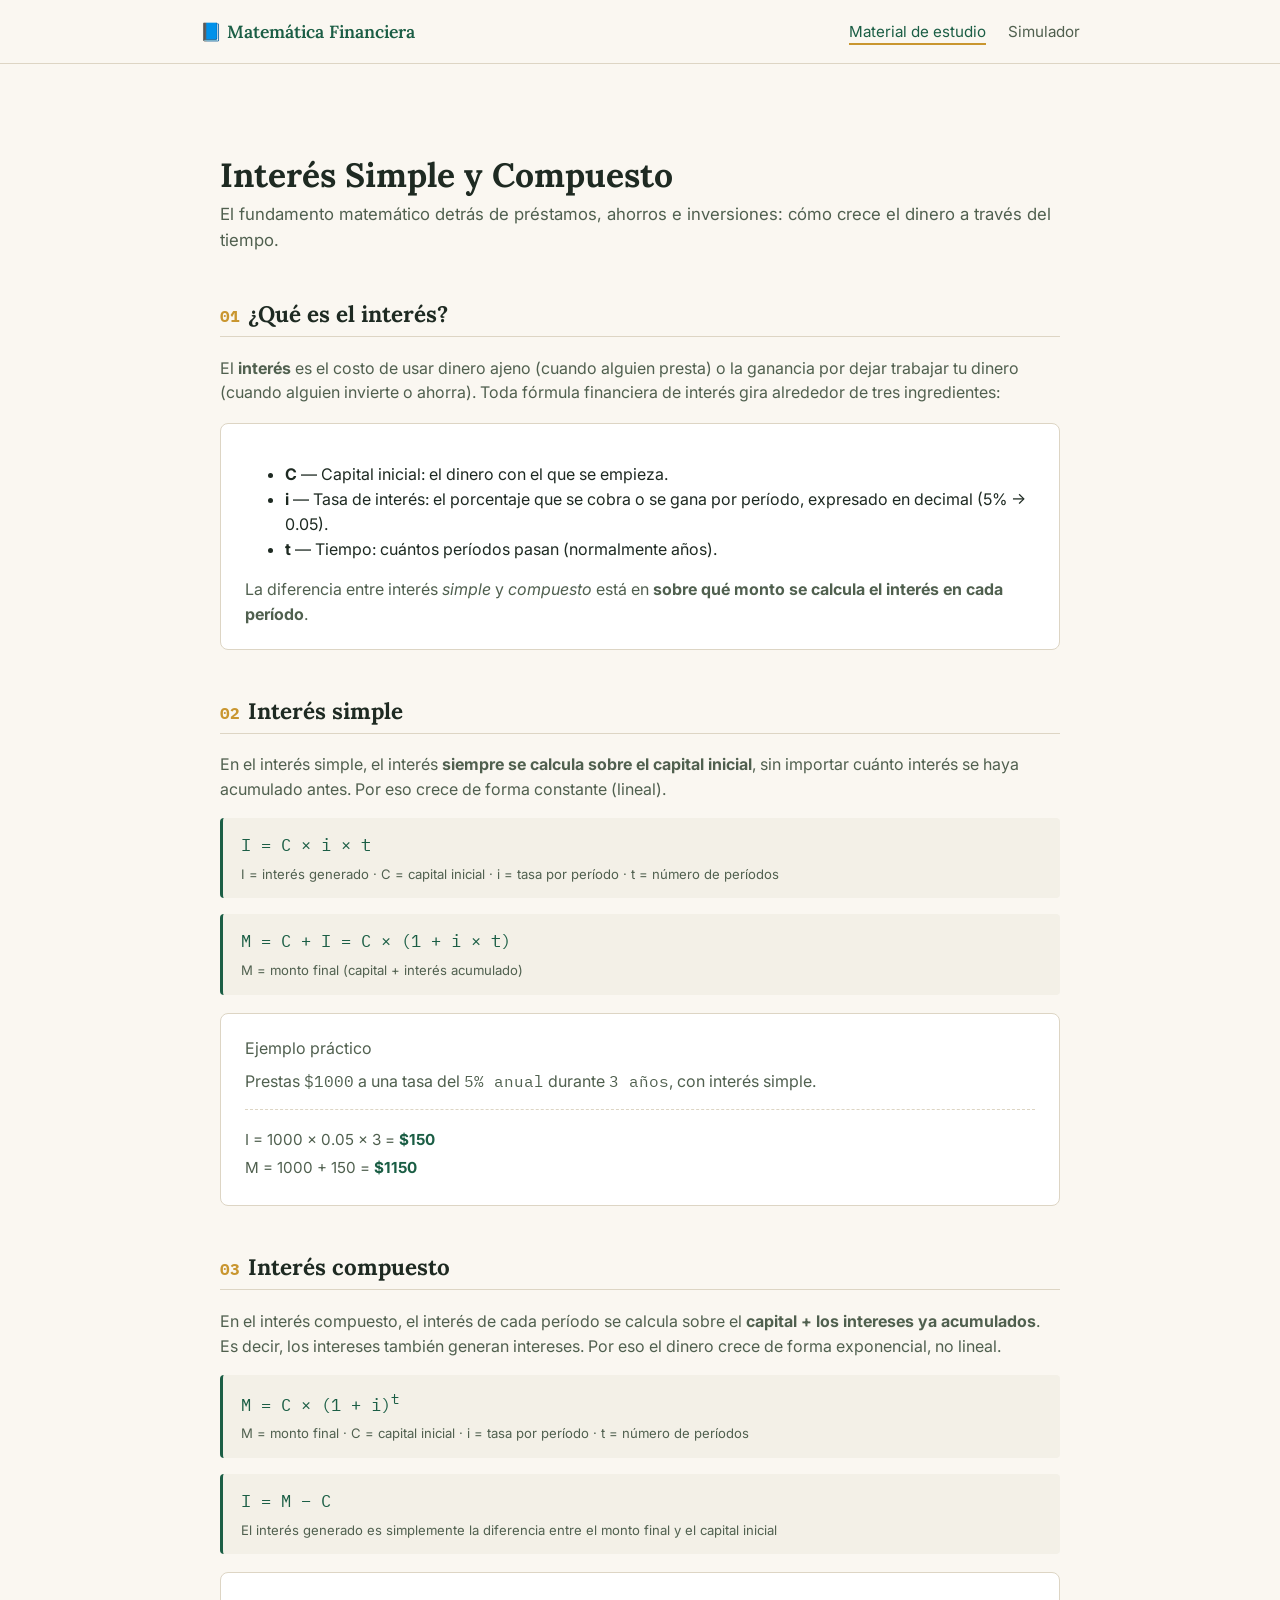
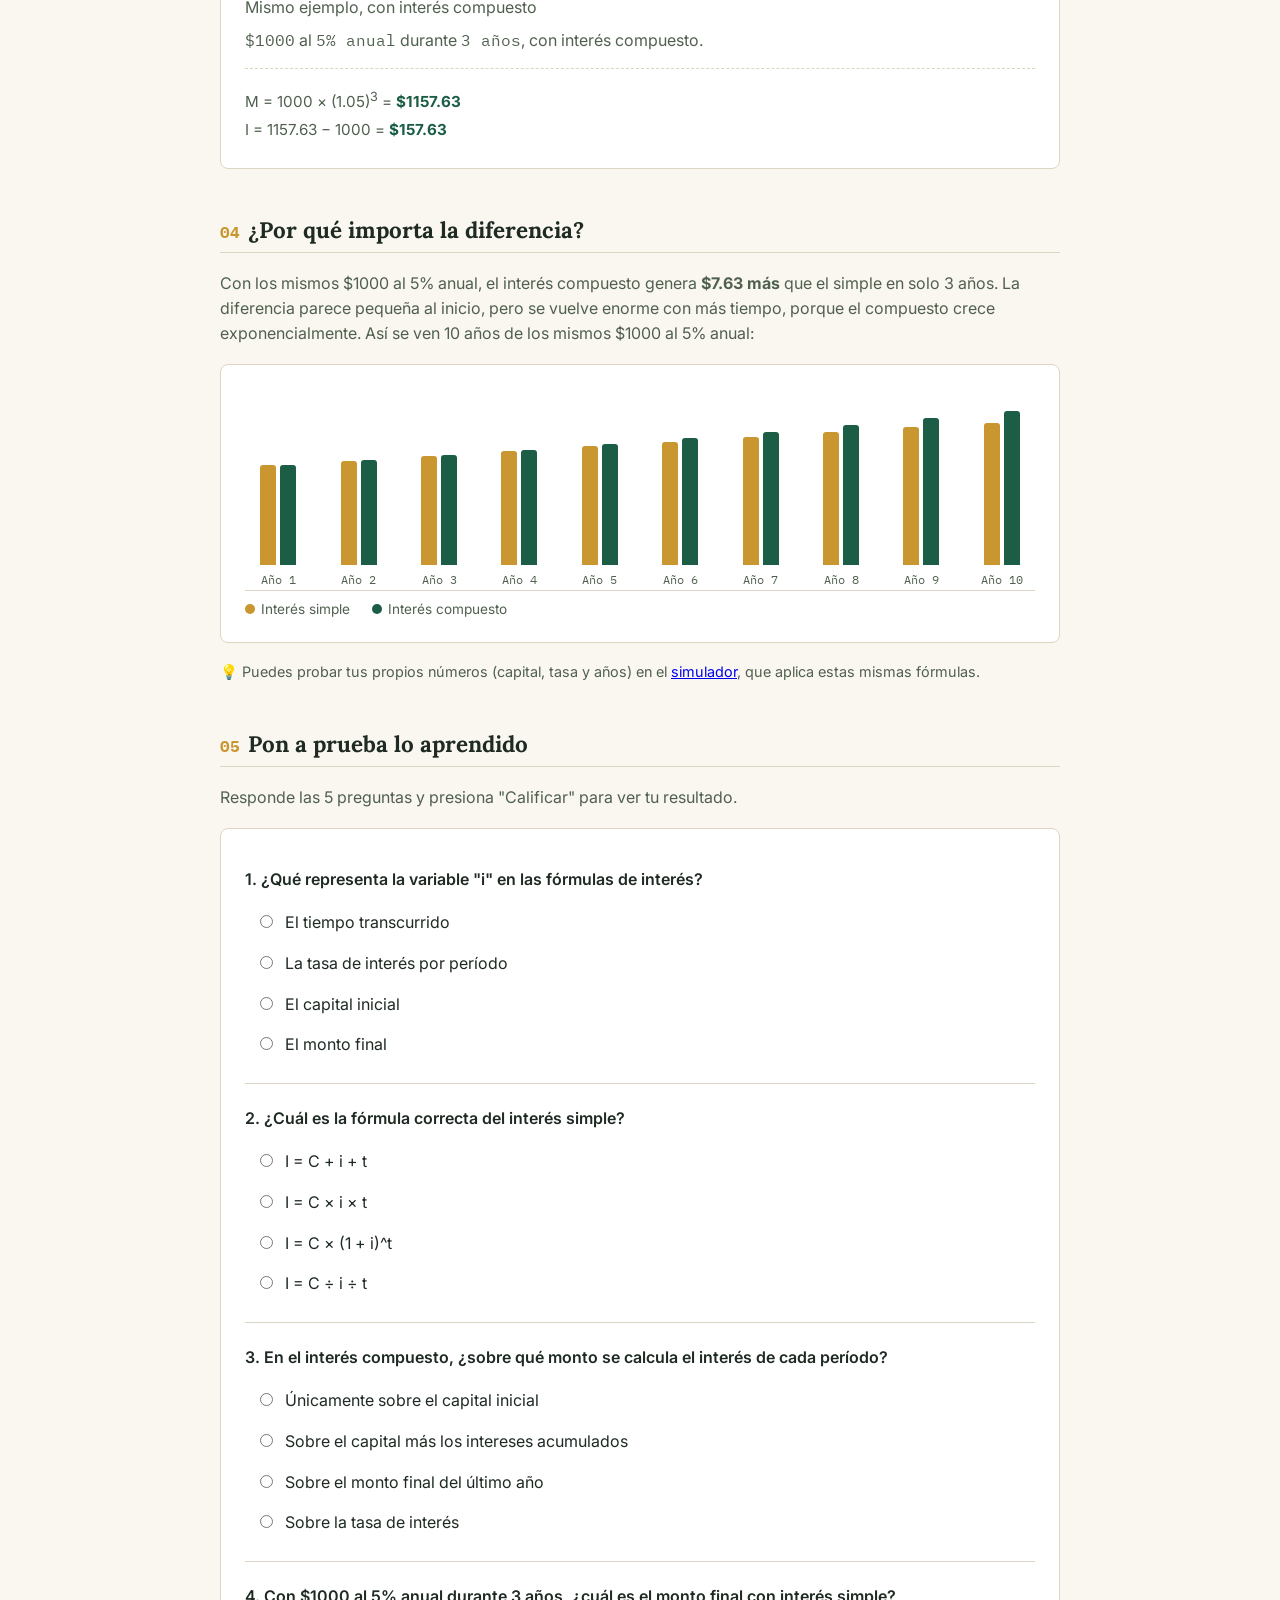
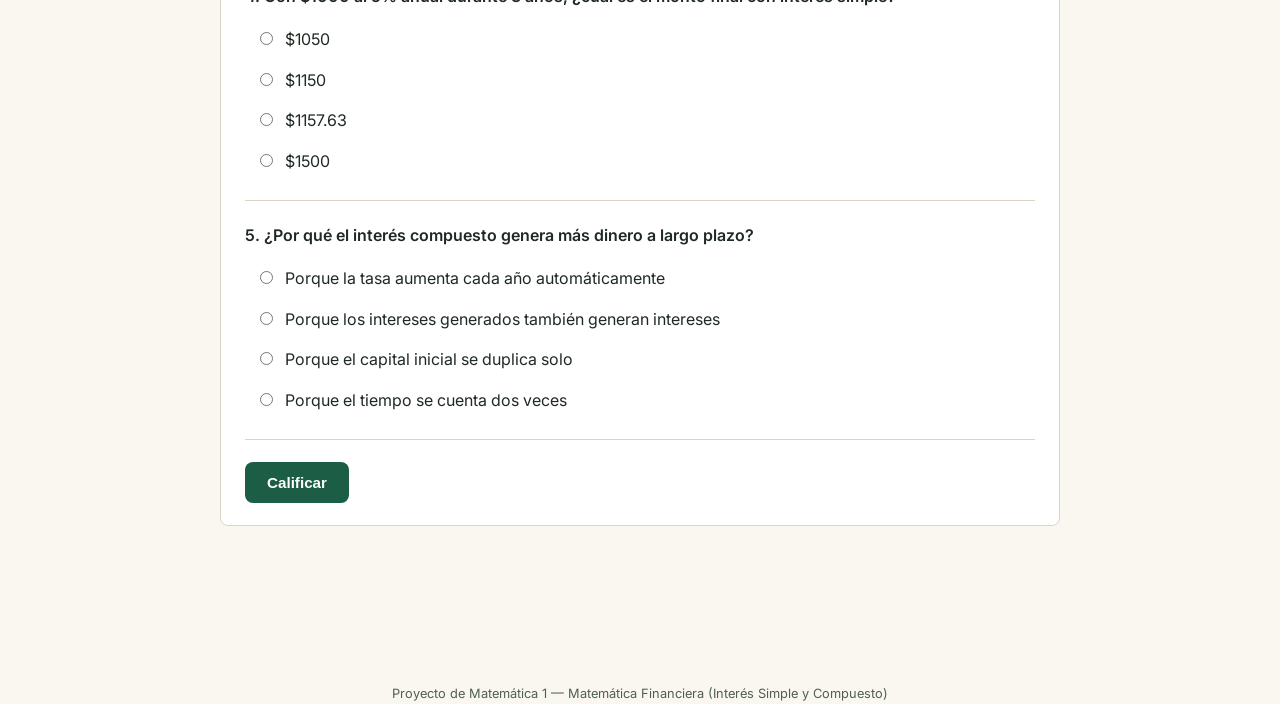
==== index.html @ dccaaf1a "v1.0" ====
<!DOCTYPE html>
<html lang="es">
<head>
<meta charset="UTF-8">
<meta name="viewport" content="width=device-width, initial-scale=1.0">
<title>Matemática Financiera | Interés Simple y Compuesto</title>

<!-- Fuentes: Lora (títulos), Inter (texto), IBM Plex Mono (números y fórmulas) -->
<link rel="preconnect" href="https://fonts.googleapis.com">
<link href="https://fonts.googleapis.com/css2?family=Lora:wght@500;600;700&family=Inter:wght@400;500;600&family=IBM+Plex+Mono:wght@400;600&display=swap" rel="stylesheet">

<link rel="stylesheet" href="style.css">
</head>
<body>

<header class="topbar">
  <div class="contenedor">
    <span class="marca">📘 Matemática Financiera</span>
    <nav class="menu">
      <a href="index.html" class="activo">Material de estudio</a>
      <a href="app.html">Simulador</a>
    </nav>
  </div>
</header>

<main class="contenedor">

  <h1>Interés Simple y Compuesto</h1>
  <p class="subtitulo">
    El fundamento matemático detrás de préstamos, ahorros e inversiones:
    cómo crece el dinero a través del tiempo.
  </p>

  <!-- ============================================================ -->
  <h2><span class="num">01</span>¿Qué es el interés?</h2>
  <p>
    El <strong>interés</strong> es el costo de usar dinero ajeno (cuando alguien presta)
    o la ganancia por dejar trabajar tu dinero (cuando alguien invierte o ahorra).
    Toda fórmula financiera de interés gira alrededor de tres ingredientes:
  </p>
  <div class="tarjeta">
    <ul>
      <li><strong>C</strong> — Capital inicial: el dinero con el que se empieza.</li>
      <li><strong>i</strong> — Tasa de interés: el porcentaje que se cobra o se gana por período, expresado en decimal (5% → 0.05).</li>
      <li><strong>t</strong> — Tiempo: cuántos períodos pasan (normalmente años).</li>
    </ul>
    <p style="margin-bottom:0;">
      La diferencia entre interés <em>simple</em> y <em>compuesto</em> está en
      <strong>sobre qué monto se calcula el interés en cada período</strong>.
    </p>
  </div>

  <!-- ============================================================ -->
  <h2><span class="num">02</span>Interés simple</h2>
  <p>
    En el interés simple, el interés <strong>siempre se calcula sobre el capital inicial</strong>,
    sin importar cuánto interés se haya acumulado antes. Por eso crece de forma constante (lineal).
  </p>

  <div class="formula-destacada">
    I = C × i × t
    <small>I = interés generado · C = capital inicial · i = tasa por período · t = número de períodos</small>
  </div>
  <div class="formula-destacada">
    M = C + I = C × (1 + i × t)
    <small>M = monto final (capital + interés acumulado)</small>
  </div>

  <div class="tarjeta">
    <p class="texto-pregunta" style="margin:0 0 8px;">Ejemplo práctico</p>
    <p style="margin:0;">
      Prestas <span class="num-mono">$1000</span> a una tasa del
      <span class="num-mono">5% anual</span> durante <span class="num-mono">3 años</span>, con interés simple.
    </p>
    <div class="ejemplo">
      <p style="margin:4px 0;">I = 1000 × 0.05 × 3 = <strong>$150</strong></p>
      <p style="margin:4px 0;">M = 1000 + 150 = <strong>$1150</strong></p>
    </div>
  </div>

  <!-- ============================================================ -->
  <h2><span class="num">03</span>Interés compuesto</h2>
  <p>
    En el interés compuesto, el interés de cada período se calcula sobre el
    <strong>capital + los intereses ya acumulados</strong>. Es decir, los intereses
    también generan intereses. Por eso el dinero crece de forma exponencial, no lineal.
  </p>

  <div class="formula-destacada">
    M = C × (1 + i)<sup>t</sup>
    <small>M = monto final · C = capital inicial · i = tasa por período · t = número de períodos</small>
  </div>
  <div class="formula-destacada">
    I = M − C
    <small>El interés generado es simplemente la diferencia entre el monto final y el capital inicial</small>
  </div>

  <div class="tarjeta">
    <p class="texto-pregunta" style="margin:0 0 8px;">Mismo ejemplo, con interés compuesto</p>
    <p style="margin:0;">
      <span class="num-mono">$1000</span> al <span class="num-mono">5% anual</span> durante
      <span class="num-mono">3 años</span>, con interés compuesto.
    </p>
    <div class="ejemplo">
      <p style="margin:4px 0;">M = 1000 × (1.05)<sup>3</sup> = <strong>$1157.63</strong></p>
      <p style="margin:4px 0;">I = 1157.63 − 1000 = <strong>$157.63</strong></p>
    </div>
  </div>

  <!-- ============================================================ -->
  <h2><span class="num">04</span>¿Por qué importa la diferencia?</h2>
  <p>
    Con los mismos $1000 al 5% anual, el interés compuesto genera
    <strong>$7.63 más</strong> que el simple en solo 3 años. La diferencia parece pequeña al inicio,
    pero se vuelve enorme con más tiempo, porque el compuesto crece exponencialmente.
    Así se ven 10 años de los mismos $1000 al 5% anual:
  </p>

  <div class="tarjeta">
    <div class="barras-wrap" id="grafico-comparativo"></div>
    <div class="leyenda">
      <span><span class="punto simple"></span> Interés simple</span>
      <span><span class="punto compuesto"></span> Interés compuesto</span>
    </div>
  </div>
  <p style="font-size:0.9rem;">
    💡 Puedes probar tus propios números (capital, tasa y años) en el
    <a href="app.html">simulador</a>, que aplica estas mismas fórmulas.
  </p>

  <!-- ============================================================ -->
  <h2><span class="num">05</span>Pon a prueba lo aprendido</h2>
  <p>Responde las 5 preguntas y presiona "Calificar" para ver tu resultado.</p>

  <form class="tarjeta" id="quiz">

    <div class="pregunta" data-correcta="b">
      <p class="texto-pregunta">1. ¿Qué representa la variable "i" en las fórmulas de interés?</p>
      <label class="opcion"><input type="radio" name="q1" value="a"> El tiempo transcurrido</label>
      <label class="opcion"><input type="radio" name="q1" value="b"> La tasa de interés por período</label>
      <label class="opcion"><input type="radio" name="q1" value="c"> El capital inicial</label>
      <label class="opcion"><input type="radio" name="q1" value="d"> El monto final</label>
    </div>

    <div class="pregunta" data-correcta="b">
      <p class="texto-pregunta">2. ¿Cuál es la fórmula correcta del interés simple?</p>
      <label class="opcion"><input type="radio" name="q2" value="a"> I = C + i + t</label>
      <label class="opcion"><input type="radio" name="q2" value="b"> I = C × i × t</label>
      <label class="opcion"><input type="radio" name="q2" value="c"> I = C × (1 + i)^t</label>
      <label class="opcion"><input type="radio" name="q2" value="d"> I = C ÷ i ÷ t</label>
    </div>

    <div class="pregunta" data-correcta="b">
      <p class="texto-pregunta">3. En el interés compuesto, ¿sobre qué monto se calcula el interés de cada período?</p>
      <label class="opcion"><input type="radio" name="q3" value="a"> Únicamente sobre el capital inicial</label>
      <label class="opcion"><input type="radio" name="q3" value="b"> Sobre el capital más los intereses acumulados</label>
      <label class="opcion"><input type="radio" name="q3" value="c"> Sobre el monto final del último año</label>
      <label class="opcion"><input type="radio" name="q3" value="d"> Sobre la tasa de interés</label>
    </div>

    <div class="pregunta" data-correcta="b">
      <p class="texto-pregunta">4. Con $1000 al 5% anual durante 3 años, ¿cuál es el monto final con interés simple?</p>
      <label class="opcion"><input type="radio" name="q4" value="a"> $1050</label>
      <label class="opcion"><input type="radio" name="q4" value="b"> $1150</label>
      <label class="opcion"><input type="radio" name="q4" value="c"> $1157.63</label>
      <label class="opcion"><input type="radio" name="q4" value="d"> $1500</label>
    </div>

    <div class="pregunta" data-correcta="b">
      <p class="texto-pregunta">5. ¿Por qué el interés compuesto genera más dinero a largo plazo?</p>
      <label class="opcion"><input type="radio" name="q5" value="a"> Porque la tasa aumenta cada año automáticamente</label>
      <label class="opcion"><input type="radio" name="q5" value="b"> Porque los intereses generados también generan intereses</label>
      <label class="opcion"><input type="radio" name="q5" value="c"> Porque el capital inicial se duplica solo</label>
      <label class="opcion"><input type="radio" name="q5" value="d"> Porque el tiempo se cuenta dos veces</label>
    </div>

    <button type="button" class="btn" id="btn-calificar">Calificar</button>
    <div id="resultado-quiz"></div>
  </form>

</main>

<footer class="pie">
  Proyecto de Matemática 1 — Matemática Financiera (Interés Simple y Compuesto)
</footer>

<script src="quiz.js"></script>
</body>
</html>
---- style.css ----
/* =========================================================
   ESTILOS COMPARTIDOS
   Tema: "ledger financiero" -> inspirado en libros contables
   - Tipografía serif para títulos (Lora)
   - Tipografía sans para texto (Inter)
   - Tipografía monoespaciada para números y fórmulas (IBM Plex Mono)
   - Paleta: verde (crecimiento del dinero) + dorado (acento)
   ========================================================= */

:root {
  --bg: #faf7f1;
  --card-bg: #ffffff;
  --ink: #1e2a22;
  --ink-soft: #50604f;
  --green: #1b5e45;
  --green-light: #2f7a5c;
  --gold: #c9962f;
  --line: #ddd5c4;
  --red: #b3432b;
  --radius: 8px;
}

* {
  box-sizing: border-box;
}

body {
  margin: 0;
  background: var(--bg);
  color: var(--ink);
  font-family: "Inter", system-ui, sans-serif;
  line-height: 1.55;
}

.contenedor {
  max-width: 880px;
  margin: 0 auto;
  padding: 32px 20px 80px;
}

/* ---------- Encabezado y navegación ---------- */

header.topbar {
  border-bottom: 1px solid var(--line);
  padding: 18px 20px;
  margin-bottom: 36px;
}

header.topbar .contenedor {
  padding: 0;
  display: flex;
  justify-content: space-between;
  align-items: center;
  flex-wrap: wrap;
  gap: 12px;
}

.marca {
  font-family: "Lora", serif;
  font-weight: 600;
  font-size: 1.1rem;
  color: var(--green);
}

nav.menu a {
  color: var(--ink-soft);
  text-decoration: none;
  margin-left: 18px;
  font-size: 0.95rem;
  border-bottom: 2px solid transparent;
  padding-bottom: 2px;
}

nav.menu a:hover,
nav.menu a.activo {
  color: var(--green);
  border-bottom-color: var(--gold);
}

/* ---------- Tipografía general ---------- */

h1, h2, h3 {
  font-family: "Lora", serif;
  color: var(--ink);
  line-height: 1.2;
}

h1 {
  font-size: 2.1rem;
  margin-bottom: 6px;
}

.subtitulo {
  color: var(--ink-soft);
  font-size: 1.05rem;
  margin-top: 0;
}

h2 {
  font-size: 1.4rem;
  margin-top: 48px;
  padding-bottom: 8px;
  border-bottom: 1px solid var(--line);
}

h2 .num {
  color: var(--gold);
  font-family: "IBM Plex Mono", monospace;
  font-size: 1rem;
  margin-right: 8px;
}

p {
  color: var(--ink-soft);
}

code, .formula, .num-mono {
  font-family: "IBM Plex Mono", monospace;
}

/* ---------- Tarjetas ---------- */

.tarjeta {
  background: var(--card-bg);
  border: 1px solid var(--line);
  border-radius: var(--radius);
  padding: 22px 24px;
  margin: 18px 0;
}

.formula-destacada {
  background: #f3f0e7;
  border-left: 3px solid var(--green);
  border-radius: 4px;
  padding: 14px 18px;
  font-family: "IBM Plex Mono", monospace;
  font-size: 1.05rem;
  color: var(--green);
  margin: 16px 0;
}

.formula-destacada small {
  display: block;
  font-family: "Inter", sans-serif;
  color: var(--ink-soft);
  font-size: 0.82rem;
  margin-top: 6px;
}

.ejemplo {
  border-top: 1px dashed var(--line);
  margin-top: 16px;
  padding-top: 14px;
  font-size: 0.95rem;
}

.ejemplo strong {
  color: var(--green);
}

/* ---------- Comparación visual (barras) ---------- */

.barras-wrap {
  display: flex;
  align-items: flex-end;
  gap: 14px;
  height: 180px;
  margin: 24px 0 8px;
  border-bottom: 1px solid var(--line);
  padding-bottom: 0;
}

.grupo-barra {
  display: flex;
  flex-direction: column;
  align-items: center;
  flex: 1;
  height: 100%;
  justify-content: flex-end;
}

.par-barras {
  display: flex;
  align-items: flex-end;
  gap: 4px;
  height: 100%;
}

.barra {
  width: 16px;
  border-radius: 3px 3px 0 0;
  transition: height 0.5s ease;
}

.barra.simple { background: var(--gold); }
.barra.compuesto { background: var(--green); }

.grupo-barra .etiqueta-anio {
  font-family: "IBM Plex Mono", monospace;
  font-size: 0.75rem;
  color: var(--ink-soft);
  margin-top: 6px;
}

.leyenda {
  display: flex;
  gap: 22px;
  font-size: 0.85rem;
  color: var(--ink-soft);
  margin-top: 4px;
}

.leyenda span {
  display: inline-flex;
  align-items: center;
  gap: 6px;
}

.punto {
  width: 10px;
  height: 10px;
  border-radius: 50%;
  display: inline-block;
}

.punto.simple { background: var(--gold); }
.punto.compuesto { background: var(--green); }

/* ---------- Quiz ---------- */

.pregunta {
  margin-bottom: 22px;
  padding-bottom: 18px;
  border-bottom: 1px solid var(--line);
}

.pregunta:last-of-type {
  border-bottom: none;
}

.pregunta p.texto-pregunta {
  color: var(--ink);
  font-weight: 600;
  margin-bottom: 10px;
}

.opcion {
  display: block;
  padding: 8px 10px;
  border-radius: 6px;
  cursor: pointer;
}

.opcion:hover {
  background: #f3f0e7;
}

.opcion input {
  margin-right: 8px;
}

.pregunta.correcta .opcion.marcada {
  background: #e3f0e9;
  color: var(--green);
}

.pregunta.incorrecta .opcion.marcada {
  background: #f7e6e1;
  color: var(--red);
}

.pregunta .opcion.respuesta-correcta {
  outline: 1px dashed var(--green);
}

#resultado-quiz {
  font-family: "Lora", serif;
  font-size: 1.2rem;
  margin-top: 18px;
  padding: 16px;
  border-radius: var(--radius);
  background: #f3f0e7;
  display: none;
}

/* ---------- Botones ---------- */

button.btn {
  background: var(--green);
  color: white;
  border: none;
  padding: 12px 22px;
  border-radius: var(--radius);
  font-size: 0.95rem;
  cursor: pointer;
  font-weight: 600;
}

button.btn:hover {
  background: var(--green-light);
}

button.btn:focus-visible,
a:focus-visible,
input:focus-visible,
select:focus-visible {
  outline: 2px solid var(--gold);
  outline-offset: 2px;
}

/* ---------- Formularios (app del simulador) ---------- */

.form-grid {
  display: grid;
  grid-template-columns: 1fr 1fr;
  gap: 16px;
  margin: 18px 0;
}

.campo {
  display: flex;
  flex-direction: column;
}

.campo label {
  font-size: 0.85rem;
  color: var(--ink-soft);
  margin-bottom: 6px;
}

.campo input,
.campo select {
  padding: 10px 12px;
  border: 1px solid var(--line);
  border-radius: 6px;
  font-family: "IBM Plex Mono", monospace;
  font-size: 0.95rem;
  background: white;
  color: var(--ink);
}

/* ---------- Tabla de resultados ---------- */

table.tabla-resultados {
  width: 100%;
  border-collapse: collapse;
  margin: 18px 0;
  font-family: "IBM Plex Mono", monospace;
  font-size: 0.9rem;
}

table.tabla-resultados th,
table.tabla-resultados td {
  text-align: right;
  padding: 8px 10px;
  border-bottom: 1px solid var(--line);
}

table.tabla-resultados th:first-child,
table.tabla-resultados td:first-child {
  text-align: left;
}

table.tabla-resultados thead th {
  font-family: "Inter", sans-serif;
  color: var(--ink-soft);
  font-weight: 600;
  font-size: 0.8rem;
  text-transform: uppercase;
}

.resumen-grid {
  display: grid;
  grid-template-columns: 1fr 1fr;
  gap: 14px;
  margin: 18px 0;
}

.resumen-grid .tarjeta {
  margin: 0;
  text-align: center;
}

.resumen-grid .valor {
  font-family: "IBM Plex Mono", monospace;
  font-size: 1.6rem;
  color: var(--green);
  display: block;
  margin-top: 6px;
}

footer.pie {
  text-align: center;
  color: var(--ink-soft);
  font-size: 0.8rem;
  margin-top: 60px;
}

@media (max-width: 560px) {
  .form-grid, .resumen-grid {
    grid-template-columns: 1fr;
  }
  h1 { font-size: 1.7rem; }
}
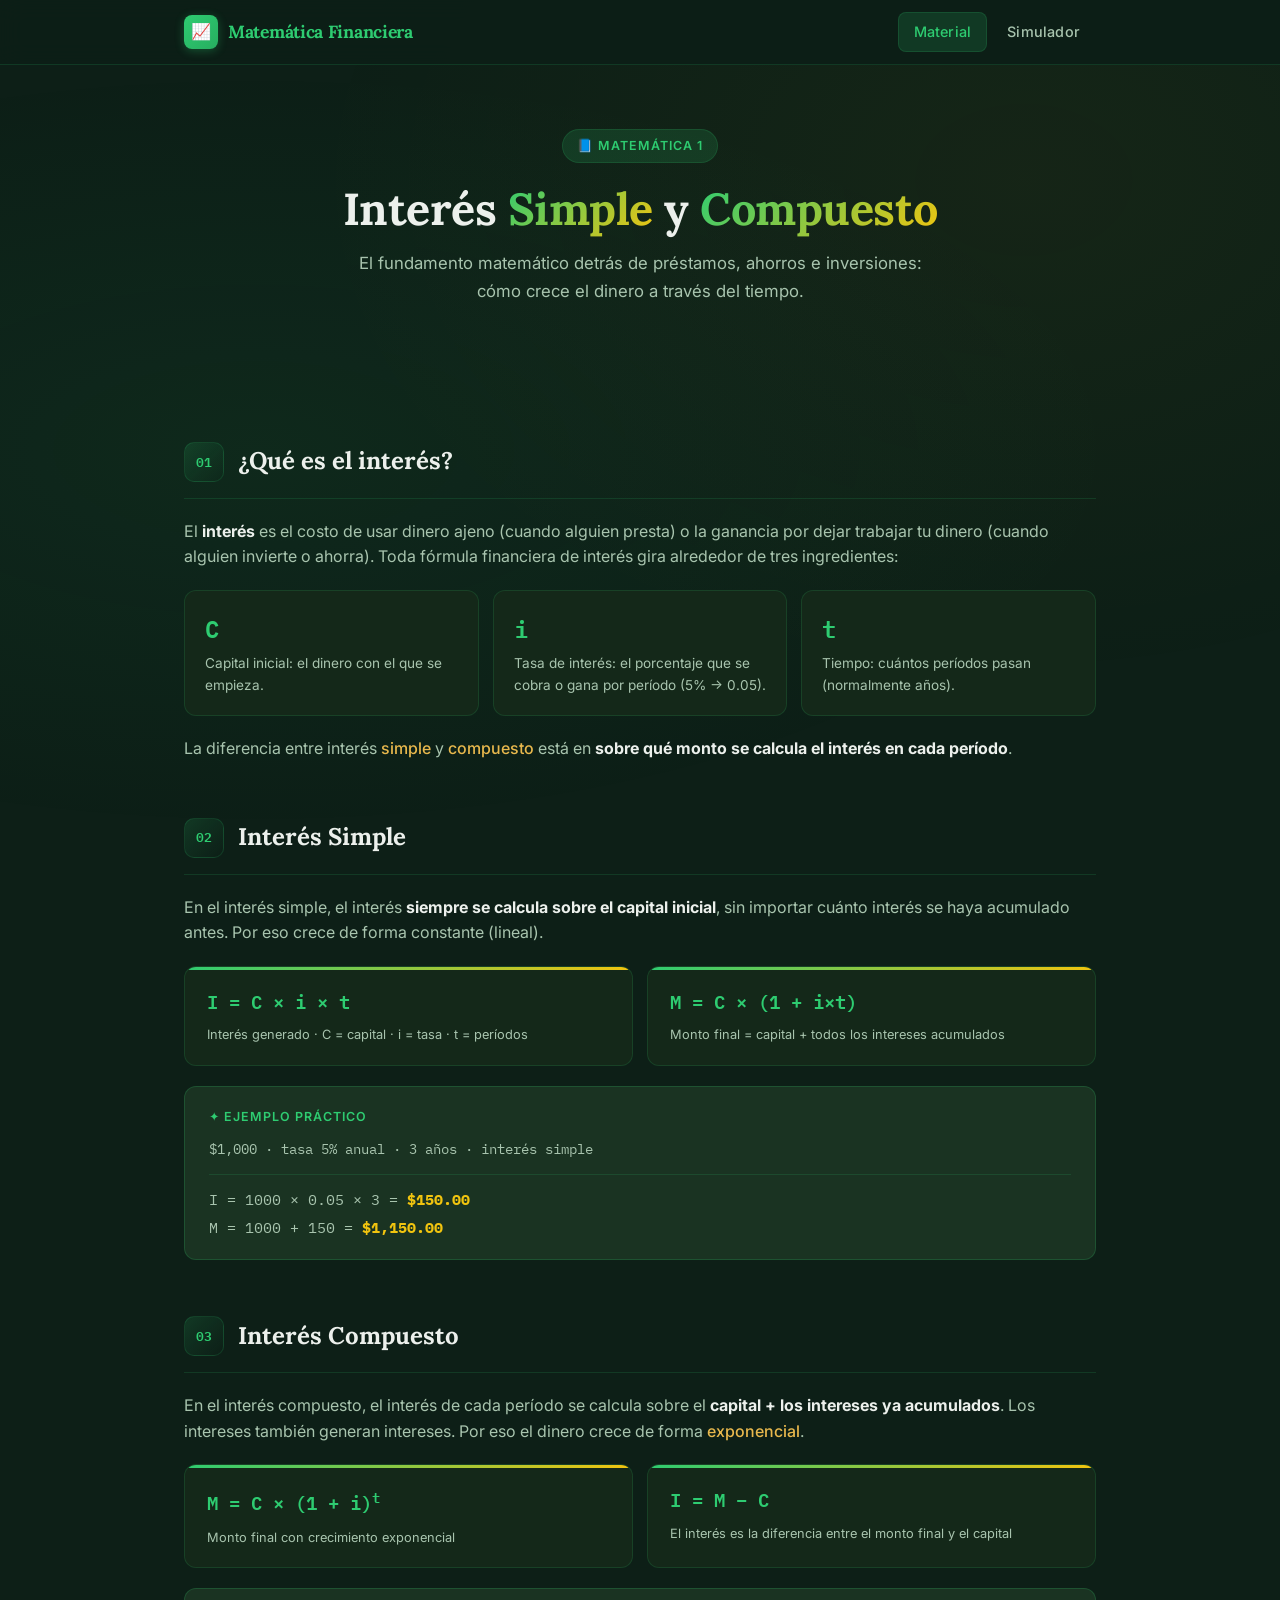
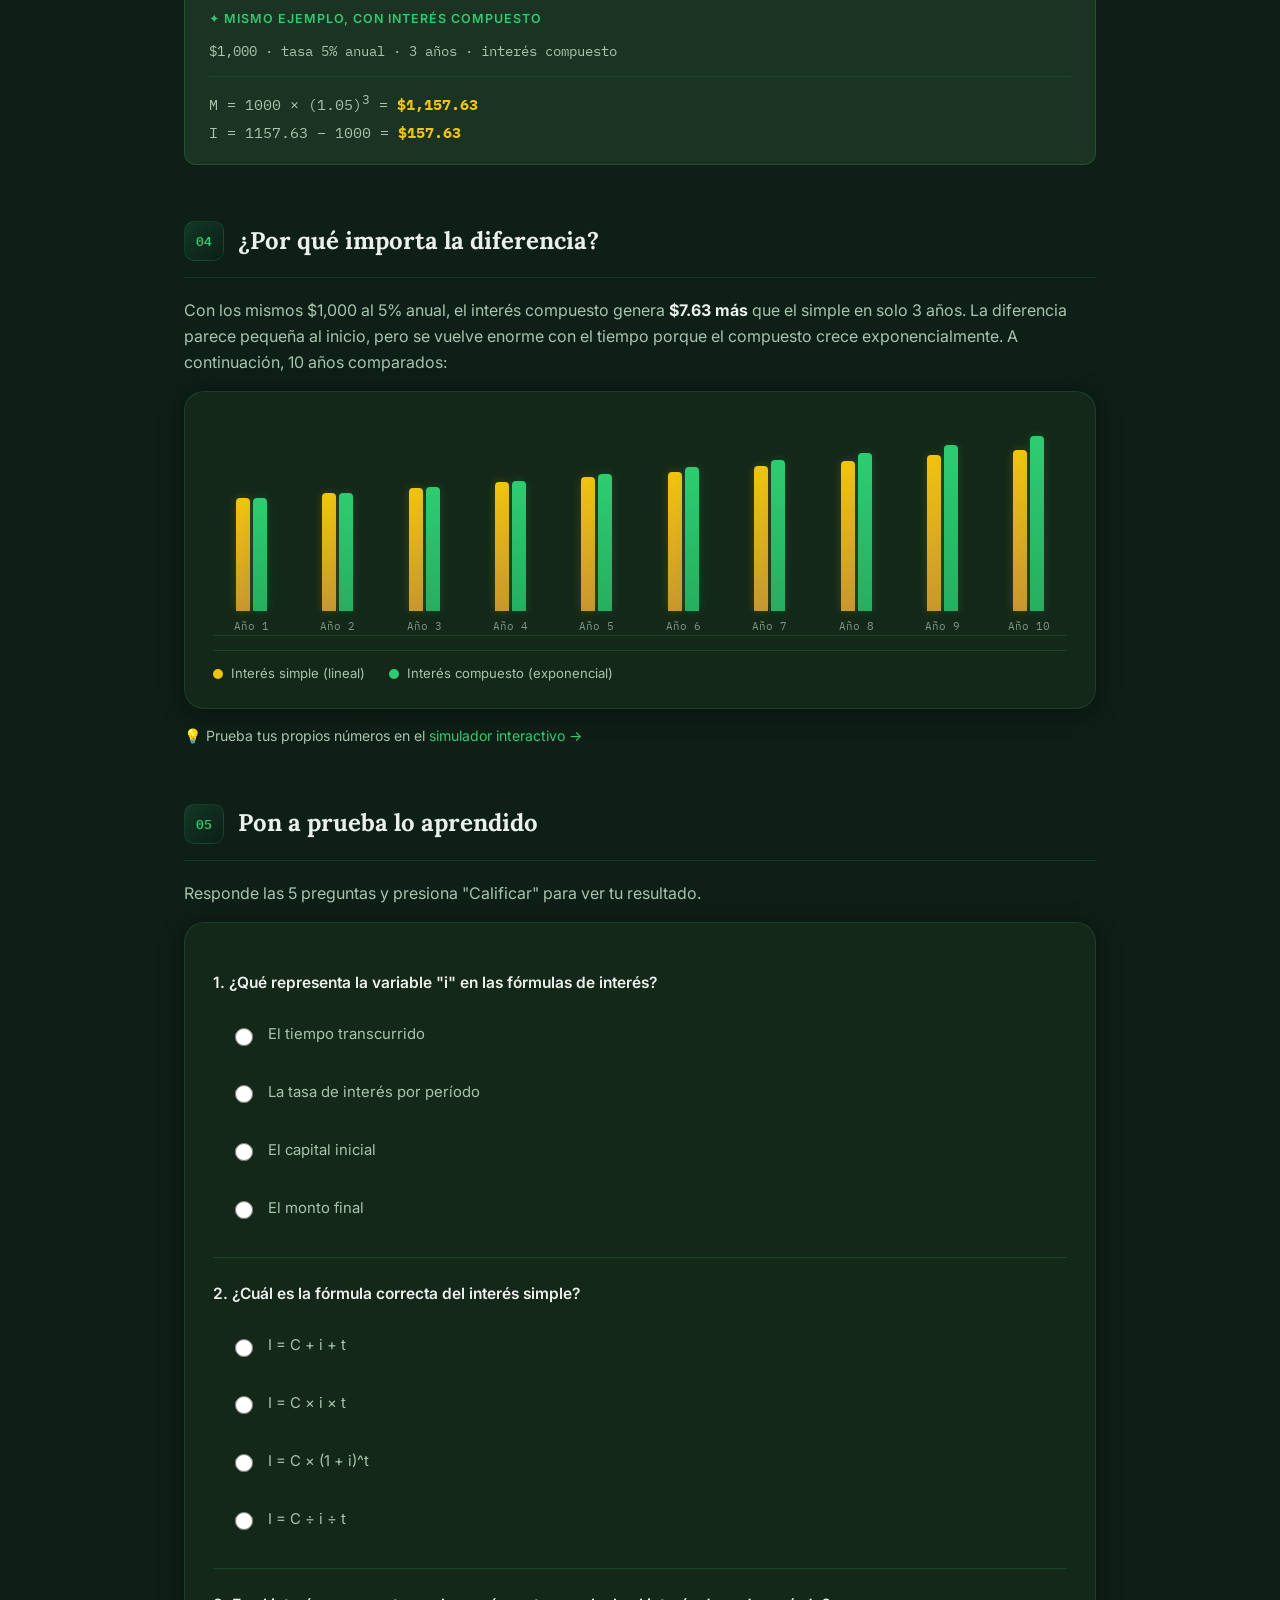
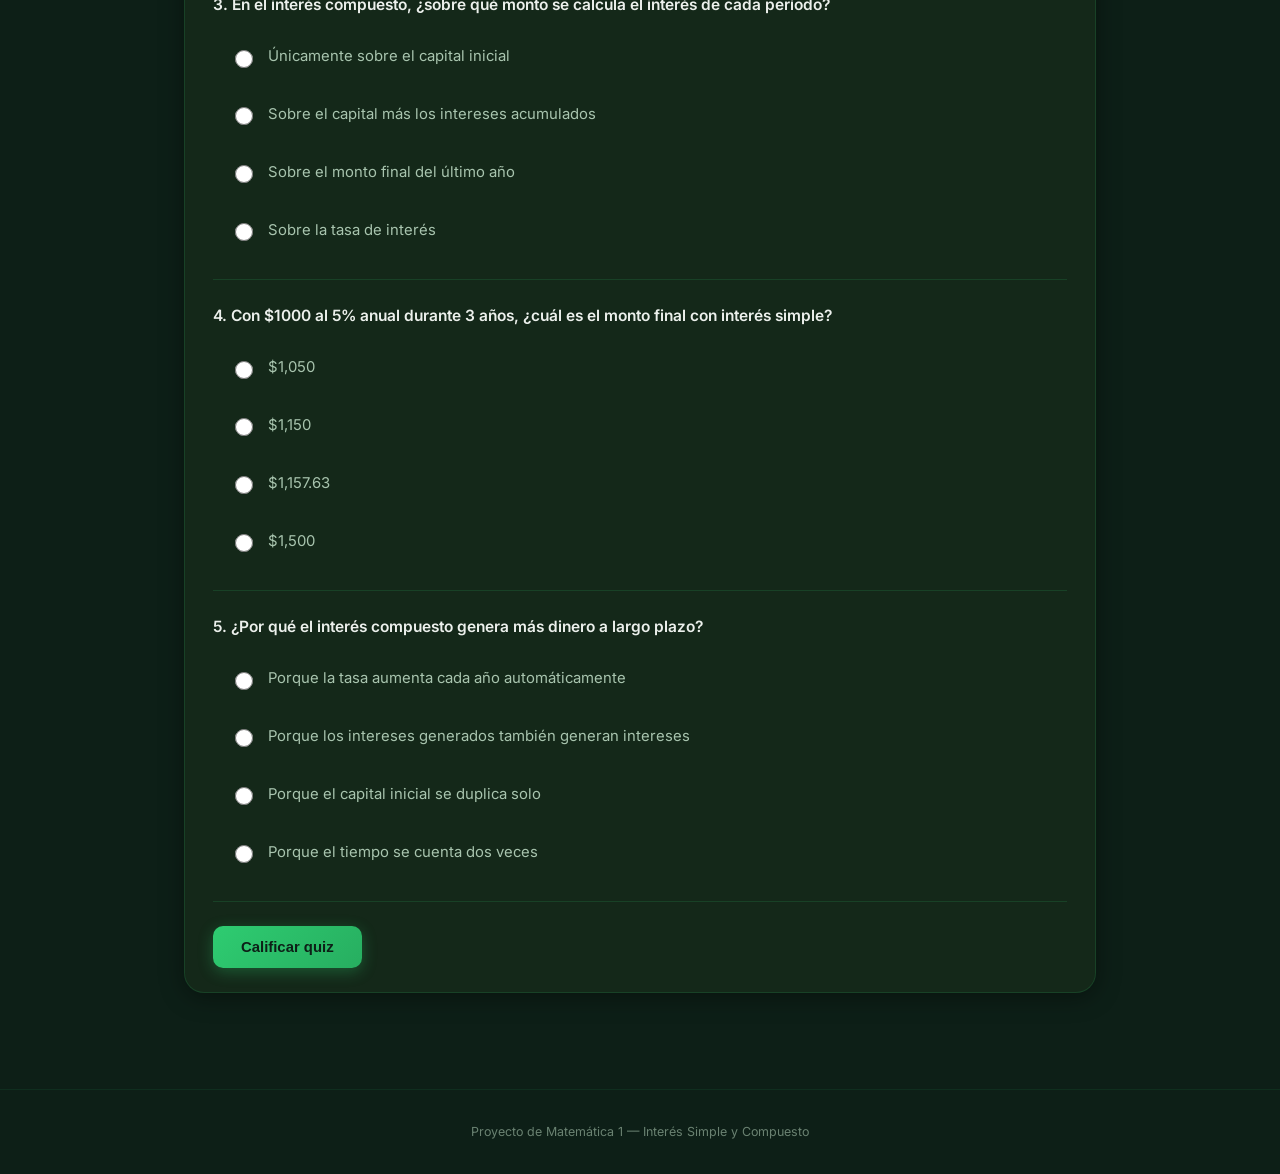
==== commit 3083854d: "feat: visuals" ====
--- a/index.html
+++ b/index.html
@@ -4,20 +4,19 @@
 <meta charset="UTF-8">
 <meta name="viewport" content="width=device-width, initial-scale=1.0">
 <title>Matemática Financiera | Interés Simple y Compuesto</title>
-
-<!-- Fuentes: Lora (títulos), Inter (texto), IBM Plex Mono (números y fórmulas) -->
-<link rel="preconnect" href="https://fonts.googleapis.com">
-<link href="https://fonts.googleapis.com/css2?family=Lora:wght@500;600;700&family=Inter:wght@400;500;600&family=IBM+Plex+Mono:wght@400;600&display=swap" rel="stylesheet">
-
 <link rel="stylesheet" href="style.css">
 </head>
 <body>
 
-<header class="topbar">
-  <div class="contenedor">
-    <span class="marca">📘 Matemática Financiera</span>
+<!-- ============ NAVBAR ============ -->
+<header class="topbar" id="topbar">
+  <div class="contenedor-nav">
+    <a href="index.html" class="marca">
+      <span class="marca-icono">📈</span>
+      Matemática Financiera
+    </a>
     <nav class="menu">
-      <a href="index.html" class="activo">Material de estudio</a>
+      <a href="index.html" class="activo">Material</a>
       <a href="app.html">Simulador</a>
     </nav>
   </div>
@@ -25,165 +24,230 @@
 
 <main class="contenedor">
 
-  <h1>Interés Simple y Compuesto</h1>
-  <p class="subtitulo">
-    El fundamento matemático detrás de préstamos, ahorros e inversiones:
-    cómo crece el dinero a través del tiempo.
-  </p>
-
-  <!-- ============================================================ -->
-  <h2><span class="num">01</span>¿Qué es el interés?</h2>
-  <p>
-    El <strong>interés</strong> es el costo de usar dinero ajeno (cuando alguien presta)
-    o la ganancia por dejar trabajar tu dinero (cuando alguien invierte o ahorra).
-    Toda fórmula financiera de interés gira alrededor de tres ingredientes:
-  </p>
-  <div class="tarjeta">
-    <ul>
-      <li><strong>C</strong> — Capital inicial: el dinero con el que se empieza.</li>
-      <li><strong>i</strong> — Tasa de interés: el porcentaje que se cobra o se gana por período, expresado en decimal (5% → 0.05).</li>
-      <li><strong>t</strong> — Tiempo: cuántos períodos pasan (normalmente años).</li>
-    </ul>
-    <p style="margin-bottom:0;">
+  <!-- ============ HERO ============ -->
+  <div class="hero">
+    <div class="hero-badge">📘 Matemática 1</div>
+    <h1 class="titulo-hero">Interés <span class="acento">Simple</span> y <span class="acento">Compuesto</span></h1>
+    <p class="subtitulo">
+      El fundamento matemático detrás de préstamos, ahorros e inversiones:
+      cómo crece el dinero a través del tiempo.
+    </p>
+  </div>
+
+  <!-- ============ 01 · ¿QUÉ ES EL INTERÉS? ============ -->
+  <div class="seccion fade-in-1">
+    <div class="seccion-header">
+      <div class="seccion-num">01</div>
+      <h2>¿Qué es el interés?</h2>
+    </div>
+
+    <p>
+      El <strong>interés</strong> es el costo de usar dinero ajeno (cuando alguien presta)
+      o la ganancia por dejar trabajar tu dinero (cuando alguien invierte o ahorra).
+      Toda fórmula financiera de interés gira alrededor de tres ingredientes:
+    </p>
+
+    <div class="concepto-grid">
+      <div class="concepto-item fade-in-1">
+        <div class="concepto-letra">C</div>
+        <p class="concepto-desc">Capital inicial: el dinero con el que se empieza.</p>
+      </div>
+      <div class="concepto-item fade-in-2">
+        <div class="concepto-letra">i</div>
+        <p class="concepto-desc">Tasa de interés: el porcentaje que se cobra o gana por período (5% → 0.05).</p>
+      </div>
+      <div class="concepto-item fade-in-3">
+        <div class="concepto-letra">t</div>
+        <p class="concepto-desc">Tiempo: cuántos períodos pasan (normalmente años).</p>
+      </div>
+    </div>
+
+    <p style="margin-top:16px;">
       La diferencia entre interés <em>simple</em> y <em>compuesto</em> está en
       <strong>sobre qué monto se calcula el interés en cada período</strong>.
     </p>
   </div>
 
-  <!-- ============================================================ -->
-  <h2><span class="num">02</span>Interés simple</h2>
-  <p>
-    En el interés simple, el interés <strong>siempre se calcula sobre el capital inicial</strong>,
-    sin importar cuánto interés se haya acumulado antes. Por eso crece de forma constante (lineal).
-  </p>
-
-  <div class="formula-destacada">
-    I = C × i × t
-    <small>I = interés generado · C = capital inicial · i = tasa por período · t = número de períodos</small>
-  </div>
-  <div class="formula-destacada">
-    M = C + I = C × (1 + i × t)
-    <small>M = monto final (capital + interés acumulado)</small>
-  </div>
-
-  <div class="tarjeta">
-    <p class="texto-pregunta" style="margin:0 0 8px;">Ejemplo práctico</p>
-    <p style="margin:0;">
-      Prestas <span class="num-mono">$1000</span> a una tasa del
-      <span class="num-mono">5% anual</span> durante <span class="num-mono">3 años</span>, con interés simple.
-    </p>
-    <div class="ejemplo">
-      <p style="margin:4px 0;">I = 1000 × 0.05 × 3 = <strong>$150</strong></p>
-      <p style="margin:4px 0;">M = 1000 + 150 = <strong>$1150</strong></p>
-    </div>
-  </div>
-
-  <!-- ============================================================ -->
-  <h2><span class="num">03</span>Interés compuesto</h2>
-  <p>
-    En el interés compuesto, el interés de cada período se calcula sobre el
-    <strong>capital + los intereses ya acumulados</strong>. Es decir, los intereses
-    también generan intereses. Por eso el dinero crece de forma exponencial, no lineal.
-  </p>
-
-  <div class="formula-destacada">
-    M = C × (1 + i)<sup>t</sup>
-    <small>M = monto final · C = capital inicial · i = tasa por período · t = número de períodos</small>
-  </div>
-  <div class="formula-destacada">
-    I = M − C
-    <small>El interés generado es simplemente la diferencia entre el monto final y el capital inicial</small>
-  </div>
-
-  <div class="tarjeta">
-    <p class="texto-pregunta" style="margin:0 0 8px;">Mismo ejemplo, con interés compuesto</p>
-    <p style="margin:0;">
-      <span class="num-mono">$1000</span> al <span class="num-mono">5% anual</span> durante
-      <span class="num-mono">3 años</span>, con interés compuesto.
-    </p>
-    <div class="ejemplo">
-      <p style="margin:4px 0;">M = 1000 × (1.05)<sup>3</sup> = <strong>$1157.63</strong></p>
-      <p style="margin:4px 0;">I = 1157.63 − 1000 = <strong>$157.63</strong></p>
-    </div>
-  </div>
-
-  <!-- ============================================================ -->
-  <h2><span class="num">04</span>¿Por qué importa la diferencia?</h2>
-  <p>
-    Con los mismos $1000 al 5% anual, el interés compuesto genera
-    <strong>$7.63 más</strong> que el simple en solo 3 años. La diferencia parece pequeña al inicio,
-    pero se vuelve enorme con más tiempo, porque el compuesto crece exponencialmente.
-    Así se ven 10 años de los mismos $1000 al 5% anual:
-  </p>
-
-  <div class="tarjeta">
-    <div class="barras-wrap" id="grafico-comparativo"></div>
-    <div class="leyenda">
-      <span><span class="punto simple"></span> Interés simple</span>
-      <span><span class="punto compuesto"></span> Interés compuesto</span>
-    </div>
-  </div>
-  <p style="font-size:0.9rem;">
-    💡 Puedes probar tus propios números (capital, tasa y años) en el
-    <a href="app.html">simulador</a>, que aplica estas mismas fórmulas.
-  </p>
-
-  <!-- ============================================================ -->
-  <h2><span class="num">05</span>Pon a prueba lo aprendido</h2>
-  <p>Responde las 5 preguntas y presiona "Calificar" para ver tu resultado.</p>
-
-  <form class="tarjeta" id="quiz">
-
-    <div class="pregunta" data-correcta="b">
-      <p class="texto-pregunta">1. ¿Qué representa la variable "i" en las fórmulas de interés?</p>
-      <label class="opcion"><input type="radio" name="q1" value="a"> El tiempo transcurrido</label>
-      <label class="opcion"><input type="radio" name="q1" value="b"> La tasa de interés por período</label>
-      <label class="opcion"><input type="radio" name="q1" value="c"> El capital inicial</label>
-      <label class="opcion"><input type="radio" name="q1" value="d"> El monto final</label>
-    </div>
-
-    <div class="pregunta" data-correcta="b">
-      <p class="texto-pregunta">2. ¿Cuál es la fórmula correcta del interés simple?</p>
-      <label class="opcion"><input type="radio" name="q2" value="a"> I = C + i + t</label>
-      <label class="opcion"><input type="radio" name="q2" value="b"> I = C × i × t</label>
-      <label class="opcion"><input type="radio" name="q2" value="c"> I = C × (1 + i)^t</label>
-      <label class="opcion"><input type="radio" name="q2" value="d"> I = C ÷ i ÷ t</label>
-    </div>
-
-    <div class="pregunta" data-correcta="b">
-      <p class="texto-pregunta">3. En el interés compuesto, ¿sobre qué monto se calcula el interés de cada período?</p>
-      <label class="opcion"><input type="radio" name="q3" value="a"> Únicamente sobre el capital inicial</label>
-      <label class="opcion"><input type="radio" name="q3" value="b"> Sobre el capital más los intereses acumulados</label>
-      <label class="opcion"><input type="radio" name="q3" value="c"> Sobre el monto final del último año</label>
-      <label class="opcion"><input type="radio" name="q3" value="d"> Sobre la tasa de interés</label>
-    </div>
-
-    <div class="pregunta" data-correcta="b">
-      <p class="texto-pregunta">4. Con $1000 al 5% anual durante 3 años, ¿cuál es el monto final con interés simple?</p>
-      <label class="opcion"><input type="radio" name="q4" value="a"> $1050</label>
-      <label class="opcion"><input type="radio" name="q4" value="b"> $1150</label>
-      <label class="opcion"><input type="radio" name="q4" value="c"> $1157.63</label>
-      <label class="opcion"><input type="radio" name="q4" value="d"> $1500</label>
-    </div>
-
-    <div class="pregunta" data-correcta="b">
-      <p class="texto-pregunta">5. ¿Por qué el interés compuesto genera más dinero a largo plazo?</p>
-      <label class="opcion"><input type="radio" name="q5" value="a"> Porque la tasa aumenta cada año automáticamente</label>
-      <label class="opcion"><input type="radio" name="q5" value="b"> Porque los intereses generados también generan intereses</label>
-      <label class="opcion"><input type="radio" name="q5" value="c"> Porque el capital inicial se duplica solo</label>
-      <label class="opcion"><input type="radio" name="q5" value="d"> Porque el tiempo se cuenta dos veces</label>
-    </div>
-
-    <button type="button" class="btn" id="btn-calificar">Calificar</button>
-    <div id="resultado-quiz"></div>
-  </form>
+  <!-- ============ 02 · INTERÉS SIMPLE ============ -->
+  <div class="seccion fade-in-2">
+    <div class="seccion-header">
+      <div class="seccion-num">02</div>
+      <h2>Interés Simple</h2>
+    </div>
+
+    <p>
+      En el interés simple, el interés <strong>siempre se calcula sobre el capital inicial</strong>,
+      sin importar cuánto interés se haya acumulado antes. Por eso crece de forma constante (lineal).
+    </p>
+
+    <div class="formula-grid">
+      <div class="formula-card">
+        <div class="formula-expr">I = C × i × t</div>
+        <p class="formula-desc">Interés generado · C = capital · i = tasa · t = períodos</p>
+      </div>
+      <div class="formula-card">
+        <div class="formula-expr">M = C × (1 + i×t)</div>
+        <p class="formula-desc">Monto final = capital + todos los intereses acumulados</p>
+      </div>
+    </div>
+
+    <div class="ejemplo-card">
+      <div class="ejemplo-titulo">✦ Ejemplo práctico</div>
+      <div class="ejemplo-datos">$1,000 · tasa 5% anual · 3 años · interés simple</div>
+      <div class="ejemplo-resultado">
+        <div>I = 1000 × 0.05 × 3 = <strong>$150.00</strong></div>
+        <div>M = 1000 + 150 = <strong>$1,150.00</strong></div>
+      </div>
+    </div>
+  </div>
+
+  <!-- ============ 03 · INTERÉS COMPUESTO ============ -->
+  <div class="seccion fade-in-3">
+    <div class="seccion-header">
+      <div class="seccion-num">03</div>
+      <h2>Interés Compuesto</h2>
+    </div>
+
+    <p>
+      En el interés compuesto, el interés de cada período se calcula sobre el
+      <strong>capital + los intereses ya acumulados</strong>. Los intereses
+      también generan intereses. Por eso el dinero crece de forma <em>exponencial</em>.
+    </p>
+
+    <div class="formula-grid">
+      <div class="formula-card">
+        <div class="formula-expr">M = C × (1 + i)<sup>t</sup></div>
+        <p class="formula-desc">Monto final con crecimiento exponencial</p>
+      </div>
+      <div class="formula-card">
+        <div class="formula-expr">I = M − C</div>
+        <p class="formula-desc">El interés es la diferencia entre el monto final y el capital</p>
+      </div>
+    </div>
+
+    <div class="ejemplo-card">
+      <div class="ejemplo-titulo">✦ Mismo ejemplo, con interés compuesto</div>
+      <div class="ejemplo-datos">$1,000 · tasa 5% anual · 3 años · interés compuesto</div>
+      <div class="ejemplo-resultado">
+        <div>M = 1000 × (1.05)<sup>3</sup> = <strong>$1,157.63</strong></div>
+        <div>I = 1157.63 − 1000 = <strong>$157.63</strong></div>
+      </div>
+    </div>
+  </div>
+
+  <!-- ============ 04 · DIFERENCIA VISUAL ============ -->
+  <div class="seccion fade-in-4">
+    <div class="seccion-header">
+      <div class="seccion-num">04</div>
+      <h2>¿Por qué importa la diferencia?</h2>
+    </div>
+
+    <p>
+      Con los mismos $1,000 al 5% anual, el interés compuesto genera
+      <strong>$7.63 más</strong> que el simple en solo 3 años. La diferencia parece pequeña al inicio,
+      pero se vuelve enorme con el tiempo porque el compuesto crece exponencialmente.
+      A continuación, 10 años comparados:
+    </p>
+
+    <div class="tarjeta">
+      <div class="grafico-wrapper">
+        <div class="barras-wrap" id="grafico-comparativo"></div>
+      </div>
+      <div class="leyenda">
+        <span><span class="punto simple"></span> Interés simple (lineal)</span>
+        <span><span class="punto compuesto"></span> Interés compuesto (exponencial)</span>
+      </div>
+    </div>
+
+    <p style="font-size:0.88rem; margin-top:12px;">
+      💡 Prueba tus propios números en el
+      <a href="app.html">simulador interactivo →</a>
+    </p>
+  </div>
+
+  <!-- ============ 05 · QUIZ ============ -->
+  <div class="seccion">
+    <div class="seccion-header">
+      <div class="seccion-num">05</div>
+      <h2>Pon a prueba lo aprendido</h2>
+    </div>
+    <p>Responde las 5 preguntas y presiona "Calificar" para ver tu resultado.</p>
+
+    <div class="tarjeta">
+      <form class="quiz-form" id="quiz">
+
+        <div class="pregunta" data-correcta="b">
+          <p class="texto-pregunta">1. ¿Qué representa la variable "i" en las fórmulas de interés?</p>
+          <div class="opciones">
+            <label class="opcion"><input type="radio" name="q1" value="a"><span>El tiempo transcurrido</span></label>
+            <label class="opcion"><input type="radio" name="q1" value="b"><span>La tasa de interés por período</span></label>
+            <label class="opcion"><input type="radio" name="q1" value="c"><span>El capital inicial</span></label>
+            <label class="opcion"><input type="radio" name="q1" value="d"><span>El monto final</span></label>
+          </div>
+        </div>
+
+        <div class="pregunta" data-correcta="b">
+          <p class="texto-pregunta">2. ¿Cuál es la fórmula correcta del interés simple?</p>
+          <div class="opciones">
+            <label class="opcion"><input type="radio" name="q2" value="a"><span>I = C + i + t</span></label>
+            <label class="opcion"><input type="radio" name="q2" value="b"><span>I = C × i × t</span></label>
+            <label class="opcion"><input type="radio" name="q2" value="c"><span>I = C × (1 + i)^t</span></label>
+            <label class="opcion"><input type="radio" name="q2" value="d"><span>I = C ÷ i ÷ t</span></label>
+          </div>
+        </div>
+
+        <div class="pregunta" data-correcta="b">
+          <p class="texto-pregunta">3. En el interés compuesto, ¿sobre qué monto se calcula el interés de cada período?</p>
+          <div class="opciones">
+            <label class="opcion"><input type="radio" name="q3" value="a"><span>Únicamente sobre el capital inicial</span></label>
+            <label class="opcion"><input type="radio" name="q3" value="b"><span>Sobre el capital más los intereses acumulados</span></label>
+            <label class="opcion"><input type="radio" name="q3" value="c"><span>Sobre el monto final del último año</span></label>
+            <label class="opcion"><input type="radio" name="q3" value="d"><span>Sobre la tasa de interés</span></label>
+          </div>
+        </div>
+
+        <div class="pregunta" data-correcta="b">
+          <p class="texto-pregunta">4. Con $1000 al 5% anual durante 3 años, ¿cuál es el monto final con interés simple?</p>
+          <div class="opciones">
+            <label class="opcion"><input type="radio" name="q4" value="a"><span>$1,050</span></label>
+            <label class="opcion"><input type="radio" name="q4" value="b"><span>$1,150</span></label>
+            <label class="opcion"><input type="radio" name="q4" value="c"><span>$1,157.63</span></label>
+            <label class="opcion"><input type="radio" name="q4" value="d"><span>$1,500</span></label>
+          </div>
+        </div>
+
+        <div class="pregunta" data-correcta="b">
+          <p class="texto-pregunta">5. ¿Por qué el interés compuesto genera más dinero a largo plazo?</p>
+          <div class="opciones">
+            <label class="opcion"><input type="radio" name="q5" value="a"><span>Porque la tasa aumenta cada año automáticamente</span></label>
+            <label class="opcion"><input type="radio" name="q5" value="b"><span>Porque los intereses generados también generan intereses</span></label>
+            <label class="opcion"><input type="radio" name="q5" value="c"><span>Porque el capital inicial se duplica solo</span></label>
+            <label class="opcion"><input type="radio" name="q5" value="d"><span>Porque el tiempo se cuenta dos veces</span></label>
+          </div>
+        </div>
+
+        <div class="quiz-acciones">
+          <button type="button" class="btn" id="btn-calificar">Calificar quiz</button>
+          <div id="resultado-quiz"></div>
+        </div>
+
+      </form>
+    </div>
+  </div>
 
 </main>
 
 <footer class="pie">
-  Proyecto de Matemática 1 — Matemática Financiera (Interés Simple y Compuesto)
+  Proyecto de Matemática 1 — Interés Simple y Compuesto
 </footer>
 
 <script src="quiz.js"></script>
+<script>
+  // Navbar sombra al hacer scroll
+  const topbar = document.getElementById('topbar');
+  window.addEventListener('scroll', () => {
+    topbar.classList.toggle('scrolled', window.scrollY > 10);
+  });
+</script>
 </body>
 </html>
--- a/style.css
+++ b/style.css
@@ -1,171 +1,429 @@
 /* =========================================================
-   ESTILOS COMPARTIDOS
-   Tema: "ledger financiero" -> inspirado en libros contables
-   - Tipografía serif para títulos (Lora)
-   - Tipografía sans para texto (Inter)
-   - Tipografía monoespaciada para números y fórmulas (IBM Plex Mono)
-   - Paleta: verde (crecimiento del dinero) + dorado (acento)
+   ESTILOS COMPARTIDOS — Rediseño visual moderno
+   Paleta: verde oscuro + dorado + gradientes
    ========================================================= */
 
+@import url('https://fonts.googleapis.com/css2?family=Lora:wght@500;600;700&family=Inter:wght@300;400;500;600;700&family=IBM+Plex+Mono:wght@400;600&display=swap');
+
 :root {
-  --bg: #faf7f1;
-  --card-bg: #ffffff;
-  --ink: #1e2a22;
-  --ink-soft: #50604f;
-  --green: #1b5e45;
-  --green-light: #2f7a5c;
-  --gold: #c9962f;
-  --line: #ddd5c4;
-  --red: #b3432b;
-  --radius: 8px;
-}
-
-* {
-  box-sizing: border-box;
-}
+  --bg: #0d1f17;
+  --bg-card: #142819;
+  --bg-card2: #1a3322;
+  --green: #2ecc71;
+  --green-dark: #27ae60;
+  --green-glow: rgba(46, 204, 113, 0.15);
+  --gold: #f1c40f;
+  --gold-soft: #e8b84d;
+  --ink: #ecf0ec;
+  --ink-soft: #a8c4ae;
+  --line: rgba(46, 204, 113, 0.15);
+  --red: #e74c3c;
+  --radius: 12px;
+  --radius-lg: 20px;
+  --shadow: 0 4px 24px rgba(0,0,0,0.4);
+  --shadow-glow: 0 0 30px rgba(46, 204, 113, 0.12);
+}
+
+* { box-sizing: border-box; }
 
 body {
   margin: 0;
   background: var(--bg);
   color: var(--ink);
   font-family: "Inter", system-ui, sans-serif;
-  line-height: 1.55;
-}
-
-.contenedor {
-  max-width: 880px;
+  line-height: 1.6;
+  min-height: 100vh;
+}
+
+/* Fondo con patrón sutil */
+body::before {
+  content: '';
+  position: fixed;
+  inset: 0;
+  background:
+    radial-gradient(ellipse at 20% 50%, rgba(46,204,113,0.06) 0%, transparent 60%),
+    radial-gradient(ellipse at 80% 20%, rgba(241,196,15,0.04) 0%, transparent 50%);
+  pointer-events: none;
+  z-index: 0;
+}
+
+main, header, footer { position: relative; z-index: 1; }
+
+/* ============================================================
+   NAVBAR
+   ============================================================ */
+
+.topbar {
+  background: rgba(13, 31, 23, 0.92);
+  backdrop-filter: blur(12px);
+  -webkit-backdrop-filter: blur(12px);
+  border-bottom: 1px solid var(--line);
+  padding: 0;
+  position: sticky;
+  top: 0;
+  z-index: 100;
+  transition: box-shadow 0.3s;
+}
+
+.topbar.scrolled {
+  box-shadow: 0 2px 20px rgba(0,0,0,0.5);
+}
+
+.topbar .contenedor-nav {
+  max-width: 960px;
   margin: 0 auto;
-  padding: 32px 20px 80px;
-}
-
-/* ---------- Encabezado y navegación ---------- */
-
-header.topbar {
-  border-bottom: 1px solid var(--line);
-  padding: 18px 20px;
-  margin-bottom: 36px;
-}
-
-header.topbar .contenedor {
-  padding: 0;
+  padding: 0 24px;
   display: flex;
   justify-content: space-between;
   align-items: center;
-  flex-wrap: wrap;
-  gap: 12px;
+  height: 64px;
 }
 
 .marca {
   font-family: "Lora", serif;
+  font-weight: 700;
+  font-size: 1.1rem;
+  color: var(--green);
+  text-decoration: none;
+  display: flex;
+  align-items: center;
+  gap: 10px;
+  letter-spacing: -0.3px;
+}
+
+.marca-icono {
+  width: 34px;
+  height: 34px;
+  background: linear-gradient(135deg, var(--green), var(--green-dark));
+  border-radius: 8px;
+  display: flex;
+  align-items: center;
+  justify-content: center;
+  font-size: 1rem;
+  box-shadow: 0 2px 10px rgba(46,204,113,0.3);
+}
+
+nav.menu {
+  display: flex;
+  gap: 4px;
+}
+
+nav.menu a {
+  color: var(--ink-soft);
+  text-decoration: none;
+  font-size: 0.9rem;
+  font-weight: 500;
+  padding: 8px 16px;
+  border-radius: 8px;
+  transition: all 0.2s;
+  letter-spacing: 0.2px;
+}
+
+nav.menu a:hover {
+  color: var(--ink);
+  background: var(--green-glow);
+}
+
+nav.menu a.activo {
+  color: var(--green);
+  background: var(--green-glow);
+  box-shadow: inset 0 0 0 1px var(--line);
+}
+
+/* ============================================================
+   CONTENEDOR PRINCIPAL
+   ============================================================ */
+
+.contenedor {
+  max-width: 960px;
+  margin: 0 auto;
+  padding: 0 24px 80px;
+}
+
+/* ============================================================
+   HERO / CABECERA DE PÁGINA
+   ============================================================ */
+
+.hero {
+  padding: 64px 0 48px;
+  text-align: center;
+}
+
+.hero-badge {
+  display: inline-flex;
+  align-items: center;
+  gap: 8px;
+  background: var(--green-glow);
+  border: 1px solid var(--line);
+  color: var(--green);
+  font-size: 0.78rem;
   font-weight: 600;
-  font-size: 1.1rem;
-  color: var(--green);
-}
-
-nav.menu a {
-  color: var(--ink-soft);
-  text-decoration: none;
-  margin-left: 18px;
-  font-size: 0.95rem;
-  border-bottom: 2px solid transparent;
-  padding-bottom: 2px;
-}
-
-nav.menu a:hover,
-nav.menu a.activo {
-  color: var(--green);
-  border-bottom-color: var(--gold);
-}
-
-/* ---------- Tipografía general ---------- */
-
-h1, h2, h3 {
+  letter-spacing: 1px;
+  text-transform: uppercase;
+  padding: 6px 14px;
+  border-radius: 100px;
+  margin-bottom: 20px;
+  animation: fadeDown 0.5s ease both;
+}
+
+h1.titulo-hero {
   font-family: "Lora", serif;
+  font-size: 2.8rem;
+  font-weight: 700;
   color: var(--ink);
+  margin: 0 0 16px;
+  line-height: 1.15;
+  letter-spacing: -0.5px;
+  animation: fadeUp 0.6s 0.1s ease both;
+}
+
+h1.titulo-hero .acento {
+  background: linear-gradient(135deg, var(--green), var(--gold));
+  -webkit-background-clip: text;
+  -webkit-text-fill-color: transparent;
+  background-clip: text;
+}
+
+.subtitulo {
+  color: var(--ink-soft);
+  font-size: 1.05rem;
+  max-width: 600px;
+  margin: 0 auto 32px;
+  animation: fadeUp 0.6s 0.2s ease both;
+  line-height: 1.65;
+}
+
+/* ============================================================
+   SECCIONES DE CONTENIDO
+   ============================================================ */
+
+.seccion {
+  margin-top: 56px;
+  animation: fadeUp 0.5s ease both;
+}
+
+.seccion-header {
+  display: flex;
+  align-items: center;
+  gap: 14px;
+  margin-bottom: 20px;
+  padding-bottom: 16px;
+  border-bottom: 1px solid var(--line);
+}
+
+.seccion-num {
+  width: 40px;
+  height: 40px;
+  background: linear-gradient(135deg, var(--green-glow), transparent);
+  border: 1px solid var(--line);
+  border-radius: 10px;
+  display: flex;
+  align-items: center;
+  justify-content: center;
+  font-family: "IBM Plex Mono", monospace;
+  font-size: 0.8rem;
+  font-weight: 600;
+  color: var(--green);
+  flex-shrink: 0;
+}
+
+h2 {
+  font-family: "Lora", serif;
+  font-size: 1.5rem;
+  color: var(--ink);
+  margin: 0;
   line-height: 1.2;
 }
 
-h1 {
-  font-size: 2.1rem;
-  margin-bottom: 6px;
-}
-
-.subtitulo {
-  color: var(--ink-soft);
-  font-size: 1.05rem;
-  margin-top: 0;
-}
-
-h2 {
-  font-size: 1.4rem;
-  margin-top: 48px;
-  padding-bottom: 8px;
-  border-bottom: 1px solid var(--line);
-}
-
-h2 .num {
-  color: var(--gold);
-  font-family: "IBM Plex Mono", monospace;
-  font-size: 1rem;
-  margin-right: 8px;
-}
-
 p {
   color: var(--ink-soft);
-}
-
-code, .formula, .num-mono {
-  font-family: "IBM Plex Mono", monospace;
-}
-
-/* ---------- Tarjetas ---------- */
+  margin-bottom: 16px;
+}
+
+p strong { color: var(--ink); }
+p em { color: var(--gold-soft); font-style: normal; font-weight: 500; }
+
+/* ============================================================
+   TARJETAS
+   ============================================================ */
 
 .tarjeta {
-  background: var(--card-bg);
+  background: var(--bg-card);
+  border: 1px solid var(--line);
+  border-radius: var(--radius-lg);
+  padding: 24px 28px;
+  margin: 16px 0;
+  box-shadow: var(--shadow);
+  transition: box-shadow 0.3s, border-color 0.3s;
+}
+
+.tarjeta:hover {
+  border-color: rgba(46, 204, 113, 0.25);
+  box-shadow: var(--shadow), var(--shadow-glow);
+}
+
+.tarjeta ul {
+  color: var(--ink-soft);
+  padding-left: 20px;
+  margin: 0;
+}
+
+.tarjeta ul li {
+  margin-bottom: 8px;
+}
+
+.tarjeta ul li strong {
+  color: var(--green);
+  font-family: "IBM Plex Mono", monospace;
+}
+
+/* ============================================================
+   GRID DE CONCEPTOS (3 columnas)
+   ============================================================ */
+
+.concepto-grid {
+  display: grid;
+  grid-template-columns: repeat(3, 1fr);
+  gap: 14px;
+  margin: 20px 0;
+}
+
+.concepto-item {
+  background: var(--bg-card);
   border: 1px solid var(--line);
   border-radius: var(--radius);
-  padding: 22px 24px;
-  margin: 18px 0;
-}
-
-.formula-destacada {
-  background: #f3f0e7;
-  border-left: 3px solid var(--green);
-  border-radius: 4px;
-  padding: 14px 18px;
-  font-family: "IBM Plex Mono", monospace;
-  font-size: 1.05rem;
-  color: var(--green);
-  margin: 16px 0;
-}
-
-.formula-destacada small {
-  display: block;
-  font-family: "Inter", sans-serif;
-  color: var(--ink-soft);
-  font-size: 0.82rem;
-  margin-top: 6px;
-}
-
-.ejemplo {
-  border-top: 1px dashed var(--line);
+  padding: 18px 20px;
+  transition: transform 0.2s, border-color 0.2s;
+}
+
+.concepto-item:hover {
+  transform: translateY(-2px);
+  border-color: rgba(46,204,113,0.3);
+}
+
+.concepto-letra {
+  font-family: "IBM Plex Mono", monospace;
+  font-size: 1.5rem;
+  font-weight: 600;
+  color: var(--green);
+  margin-bottom: 6px;
+}
+
+.concepto-desc {
+  font-size: 0.85rem;
+  color: var(--ink-soft);
+  margin: 0;
+}
+
+/* ============================================================
+   FÓRMULAS
+   ============================================================ */
+
+.formula-grid {
+  display: grid;
+  grid-template-columns: 1fr 1fr;
+  gap: 14px;
+  margin: 20px 0;
+}
+
+.formula-card {
+  background: var(--bg-card);
+  border: 1px solid var(--line);
+  border-radius: var(--radius);
+  padding: 20px 22px;
+  position: relative;
+  overflow: hidden;
+  transition: transform 0.2s, box-shadow 0.2s;
+}
+
+.formula-card::before {
+  content: '';
+  position: absolute;
+  top: 0; left: 0; right: 0;
+  height: 3px;
+  background: linear-gradient(90deg, var(--green), var(--gold));
+}
+
+.formula-card:hover {
+  transform: translateY(-2px);
+  box-shadow: 0 8px 30px rgba(0,0,0,0.3);
+}
+
+.formula-expr {
+  font-family: "IBM Plex Mono", monospace;
+  font-size: 1.2rem;
+  font-weight: 600;
+  color: var(--green);
+  margin-bottom: 8px;
+}
+
+.formula-expr sup {
+  font-size: 0.75em;
+}
+
+.formula-desc {
+  font-size: 0.8rem;
+  color: var(--ink-soft);
+  margin: 0;
+  line-height: 1.5;
+}
+
+/* ============================================================
+   EJEMPLO PRÁCTICO
+   ============================================================ */
+
+.ejemplo-card {
+  background: var(--bg-card2);
+  border: 1px solid rgba(46,204,113,0.2);
+  border-radius: var(--radius);
+  padding: 20px 24px;
   margin-top: 16px;
-  padding-top: 14px;
+}
+
+.ejemplo-titulo {
+  font-size: 0.78rem;
+  font-weight: 600;
+  letter-spacing: 1px;
+  text-transform: uppercase;
+  color: var(--green);
+  margin-bottom: 10px;
+}
+
+.ejemplo-datos {
+  font-family: "IBM Plex Mono", monospace;
+  font-size: 0.9rem;
+  color: var(--ink-soft);
+  margin-bottom: 14px;
+}
+
+.ejemplo-resultado {
+  border-top: 1px solid var(--line);
+  padding-top: 12px;
+  font-family: "IBM Plex Mono", monospace;
   font-size: 0.95rem;
-}
-
-.ejemplo strong {
-  color: var(--green);
-}
-
-/* ---------- Comparación visual (barras) ---------- */
+  color: var(--ink-soft);
+  display: flex;
+  flex-direction: column;
+  gap: 4px;
+}
+
+.ejemplo-resultado strong {
+  color: var(--gold);
+}
+
+/* ============================================================
+   GRÁFICO DE BARRAS
+   ============================================================ */
+
+.grafico-wrapper {
+  margin-top: 20px;
+}
 
 .barras-wrap {
   display: flex;
   align-items: flex-end;
-  gap: 14px;
-  height: 180px;
-  margin: 24px 0 8px;
+  gap: 10px;
+  height: 200px;
   border-bottom: 1px solid var(--line);
   padding-bottom: 0;
 }
@@ -182,38 +440,68 @@
 .par-barras {
   display: flex;
   align-items: flex-end;
-  gap: 4px;
+  gap: 3px;
   height: 100%;
 }
 
 .barra {
-  width: 16px;
-  border-radius: 3px 3px 0 0;
-  transition: height 0.5s ease;
-}
-
-.barra.simple { background: var(--gold); }
-.barra.compuesto { background: var(--green); }
+  width: 14px;
+  border-radius: 4px 4px 0 0;
+  transition: height 0.8s cubic-bezier(0.34, 1.56, 0.64, 1);
+  cursor: pointer;
+  position: relative;
+}
+
+.barra:hover::after {
+  content: attr(title);
+  position: absolute;
+  bottom: calc(100% + 6px);
+  left: 50%;
+  transform: translateX(-50%);
+  background: rgba(20, 40, 25, 0.95);
+  color: var(--ink);
+  font-size: 0.72rem;
+  font-family: "IBM Plex Mono", monospace;
+  white-space: nowrap;
+  padding: 4px 8px;
+  border-radius: 6px;
+  border: 1px solid var(--line);
+  pointer-events: none;
+  z-index: 10;
+}
+
+.barra.simple {
+  background: linear-gradient(180deg, var(--gold), #c9962f);
+  box-shadow: 0 0 10px rgba(241,196,15,0.2);
+}
+
+.barra.compuesto {
+  background: linear-gradient(180deg, var(--green), var(--green-dark));
+  box-shadow: 0 0 10px rgba(46,204,113,0.2);
+}
 
 .grupo-barra .etiqueta-anio {
   font-family: "IBM Plex Mono", monospace;
-  font-size: 0.75rem;
-  color: var(--ink-soft);
-  margin-top: 6px;
+  font-size: 0.68rem;
+  color: var(--ink-soft);
+  margin-top: 7px;
+  opacity: 0.7;
 }
 
 .leyenda {
   display: flex;
-  gap: 22px;
-  font-size: 0.85rem;
-  color: var(--ink-soft);
-  margin-top: 4px;
+  gap: 24px;
+  font-size: 0.82rem;
+  color: var(--ink-soft);
+  margin-top: 14px;
+  padding-top: 12px;
+  border-top: 1px solid var(--line);
 }
 
 .leyenda span {
   display: inline-flex;
   align-items: center;
-  gap: 6px;
+  gap: 8px;
 }
 
 .punto {
@@ -226,179 +514,432 @@
 .punto.simple { background: var(--gold); }
 .punto.compuesto { background: var(--green); }
 
-/* ---------- Quiz ---------- */
+/* ============================================================
+   QUIZ
+   ============================================================ */
+
+.quiz-form {
+  display: flex;
+  flex-direction: column;
+  gap: 0;
+}
 
 .pregunta {
-  margin-bottom: 22px;
-  padding-bottom: 18px;
+  padding: 24px 0;
   border-bottom: 1px solid var(--line);
+  transition: all 0.3s;
 }
 
 .pregunta:last-of-type {
   border-bottom: none;
 }
 
-.pregunta p.texto-pregunta {
+.texto-pregunta {
   color: var(--ink);
   font-weight: 600;
-  margin-bottom: 10px;
+  font-size: 0.97rem;
+  margin: 0 0 14px;
+}
+
+.opciones {
+  display: flex;
+  flex-direction: column;
+  gap: 8px;
 }
 
 .opcion {
-  display: block;
-  padding: 8px 10px;
-  border-radius: 6px;
+  display: flex;
+  align-items: center;
+  gap: 12px;
+  padding: 12px 16px;
+  border-radius: 10px;
   cursor: pointer;
+  transition: all 0.2s;
+  border: 1px solid transparent;
+  font-size: 0.93rem;
+  color: var(--ink-soft);
 }
 
 .opcion:hover {
-  background: #f3f0e7;
-}
-
-.opcion input {
-  margin-right: 8px;
+  background: var(--green-glow);
+  border-color: var(--line);
+  color: var(--ink);
+}
+
+.opcion input[type="radio"] {
+  width: 18px;
+  height: 18px;
+  accent-color: var(--green);
+  cursor: pointer;
+  flex-shrink: 0;
+}
+
+.opcion input[type="radio"]:checked + span {
+  color: var(--ink);
+  font-weight: 500;
 }
 
 .pregunta.correcta .opcion.marcada {
-  background: #e3f0e9;
-  color: var(--green);
+  background: rgba(46, 204, 113, 0.12);
+  border-color: rgba(46, 204, 113, 0.4);
+  color: var(--green);
+  animation: pulseGreen 0.4s ease;
 }
 
 .pregunta.incorrecta .opcion.marcada {
-  background: #f7e6e1;
+  background: rgba(231, 76, 60, 0.1);
+  border-color: rgba(231, 76, 60, 0.3);
   color: var(--red);
 }
 
-.pregunta .opcion.respuesta-correcta {
-  outline: 1px dashed var(--green);
+.opcion.respuesta-correcta {
+  border: 1px dashed rgba(46,204,113,0.5) !important;
+  background: rgba(46, 204, 113, 0.05) !important;
+  color: var(--green) !important;
+}
+
+.quiz-acciones {
+  padding-top: 24px;
+  display: flex;
+  align-items: center;
+  gap: 16px;
+  flex-wrap: wrap;
 }
 
 #resultado-quiz {
-  font-family: "Lora", serif;
-  font-size: 1.2rem;
-  margin-top: 18px;
-  padding: 16px;
+  display: none;
+  margin-top: 0;
+  padding: 16px 20px;
   border-radius: var(--radius);
-  background: #f3f0e7;
-  display: none;
-}
-
-/* ---------- Botones ---------- */
-
+  font-weight: 500;
+  font-size: 0.97rem;
+  animation: fadeUp 0.4s ease both;
+}
+
+#resultado-quiz.bien {
+  background: rgba(46,204,113,0.1);
+  border: 1px solid rgba(46,204,113,0.3);
+  color: var(--green);
+}
+
+#resultado-quiz.regular {
+  background: rgba(241,196,15,0.1);
+  border: 1px solid rgba(241,196,15,0.3);
+  color: var(--gold);
+}
+
+#resultado-quiz.mal {
+  background: rgba(231,76,60,0.08);
+  border: 1px solid rgba(231,76,60,0.25);
+  color: var(--red);
+}
+
+/* ============================================================
+   BOTONES
+   ============================================================ */
+
+.btn-primary {
+  background: linear-gradient(135deg, var(--green), var(--green-dark));
+  color: #0d1f17;
+  border: none;
+  padding: 13px 28px;
+  border-radius: 10px;
+  font-size: 0.93rem;
+  font-weight: 700;
+  cursor: pointer;
+  transition: all 0.2s;
+  letter-spacing: 0.2px;
+  box-shadow: 0 4px 15px rgba(46,204,113,0.3);
+}
+
+.btn-primary:hover {
+  transform: translateY(-1px);
+  box-shadow: 0 6px 20px rgba(46,204,113,0.4);
+}
+
+.btn-primary:active {
+  transform: translateY(0);
+}
+
+/* Alias para compatibilidad */
 button.btn {
-  background: var(--green);
-  color: white;
+  background: linear-gradient(135deg, var(--green), var(--green-dark));
+  color: #0d1f17;
   border: none;
-  padding: 12px 22px;
-  border-radius: var(--radius);
-  font-size: 0.95rem;
+  padding: 13px 28px;
+  border-radius: 10px;
+  font-size: 0.93rem;
+  font-weight: 700;
   cursor: pointer;
-  font-weight: 600;
-}
-
+  transition: all 0.2s;
+  box-shadow: 0 4px 15px rgba(46,204,113,0.3);
+}
 button.btn:hover {
-  background: var(--green-light);
-}
-
-button.btn:focus-visible,
-a:focus-visible,
-input:focus-visible,
-select:focus-visible {
-  outline: 2px solid var(--gold);
-  outline-offset: 2px;
-}
-
-/* ---------- Formularios (app del simulador) ---------- */
+  transform: translateY(-1px);
+  box-shadow: 0 6px 20px rgba(46,204,113,0.4);
+}
+
+/* ============================================================
+   FORMULARIO SIMULADOR
+   ============================================================ */
 
 .form-grid {
   display: grid;
   grid-template-columns: 1fr 1fr;
   gap: 16px;
-  margin: 18px 0;
 }
 
 .campo {
   display: flex;
   flex-direction: column;
+  gap: 7px;
 }
 
 .campo label {
-  font-size: 0.85rem;
-  color: var(--ink-soft);
-  margin-bottom: 6px;
+  font-size: 0.82rem;
+  font-weight: 500;
+  color: var(--ink-soft);
+  letter-spacing: 0.2px;
 }
 
 .campo input,
 .campo select {
-  padding: 10px 12px;
+  padding: 12px 14px;
   border: 1px solid var(--line);
-  border-radius: 6px;
+  border-radius: 10px;
+  background: rgba(255,255,255,0.04);
+  color: var(--ink);
   font-family: "IBM Plex Mono", monospace;
   font-size: 0.95rem;
-  background: white;
-  color: var(--ink);
-}
-
-/* ---------- Tabla de resultados ---------- */
-
-table.tabla-resultados {
-  width: 100%;
-  border-collapse: collapse;
-  margin: 18px 0;
-  font-family: "IBM Plex Mono", monospace;
-  font-size: 0.9rem;
-}
-
-table.tabla-resultados th,
-table.tabla-resultados td {
-  text-align: right;
-  padding: 8px 10px;
-  border-bottom: 1px solid var(--line);
-}
-
-table.tabla-resultados th:first-child,
-table.tabla-resultados td:first-child {
-  text-align: left;
-}
-
-table.tabla-resultados thead th {
-  font-family: "Inter", sans-serif;
-  color: var(--ink-soft);
-  font-weight: 600;
-  font-size: 0.8rem;
-  text-transform: uppercase;
-}
+  transition: border-color 0.2s, box-shadow 0.2s;
+  outline: none;
+}
+
+.campo input:focus,
+.campo select:focus {
+  border-color: rgba(46,204,113,0.5);
+  box-shadow: 0 0 0 3px rgba(46,204,113,0.08);
+}
+
+.campo select option {
+  background: #1a3322;
+}
+
+/* ============================================================
+   RESULTADOS DEL SIMULADOR
+   ============================================================ */
 
 .resumen-grid {
   display: grid;
   grid-template-columns: 1fr 1fr;
   gap: 14px;
-  margin: 18px 0;
-}
-
-.resumen-grid .tarjeta {
+  margin: 20px 0;
+}
+
+.resumen-card {
+  background: var(--bg-card);
+  border: 1px solid var(--line);
+  border-radius: var(--radius-lg);
+  padding: 24px;
+  text-align: center;
+  position: relative;
+  overflow: hidden;
+  box-shadow: var(--shadow);
+  transition: transform 0.2s;
+}
+
+.resumen-card:hover { transform: translateY(-2px); }
+
+.resumen-card::before {
+  content: '';
+  position: absolute;
+  top: 0; left: 0; right: 0;
+  height: 3px;
+}
+
+.resumen-card:first-child::before {
+  background: linear-gradient(90deg, var(--gold), transparent);
+}
+
+.resumen-card:last-child::before {
+  background: linear-gradient(90deg, var(--green), transparent);
+}
+
+.resumen-label {
+  font-size: 0.8rem;
+  font-weight: 600;
+  letter-spacing: 0.8px;
+  text-transform: uppercase;
+  color: var(--ink-soft);
+  margin-bottom: 10px;
+}
+
+.resumen-valor {
+  font-family: "IBM Plex Mono", monospace;
+  font-size: 2rem;
+  font-weight: 600;
+  color: var(--green);
+  display: block;
+  line-height: 1.1;
+}
+
+/* ============================================================
+   TABLA DE RESULTADOS
+   ============================================================ */
+
+.tabla-wrap {
+  overflow-x: auto;
+  border-radius: var(--radius);
+}
+
+table.tabla-resultados {
+  width: 100%;
+  border-collapse: collapse;
+  font-family: "IBM Plex Mono", monospace;
+  font-size: 0.88rem;
+}
+
+table.tabla-resultados th {
+  text-align: right;
+  padding: 12px 16px;
+  background: rgba(255,255,255,0.03);
+  border-bottom: 1px solid var(--line);
+  font-family: "Inter", sans-serif;
+  font-size: 0.75rem;
+  font-weight: 600;
+  text-transform: uppercase;
+  letter-spacing: 0.8px;
+  color: var(--ink-soft);
+}
+
+table.tabla-resultados th:first-child,
+table.tabla-resultados td:first-child {
+  text-align: left;
+}
+
+table.tabla-resultados td {
+  text-align: right;
+  padding: 11px 16px;
+  border-bottom: 1px solid rgba(46,204,113,0.06);
+  color: var(--ink-soft);
+  transition: background 0.15s;
+}
+
+table.tabla-resultados tbody tr:hover td {
+  background: var(--green-glow);
+  color: var(--ink);
+}
+
+table.tabla-resultados tbody tr:last-child td {
+  border-bottom: none;
+  color: var(--green);
+  font-weight: 600;
+}
+
+/* ============================================================
+   SECCIÓN DE RESULTADOS (oculta al inicio)
+   ============================================================ */
+
+#seccion-resultado {
+  animation: fadeUp 0.5s ease both;
+}
+
+.seccion-resultado-titulo {
+  display: flex;
+  align-items: center;
+  gap: 12px;
+  margin: 40px 0 18px;
+}
+
+.seccion-resultado-titulo h2 {
   margin: 0;
-  text-align: center;
-}
-
-.resumen-grid .valor {
-  font-family: "IBM Plex Mono", monospace;
-  font-size: 1.6rem;
-  color: var(--green);
-  display: block;
-  margin-top: 6px;
-}
+  font-size: 1.3rem;
+}
+
+/* ============================================================
+   FOOTER
+   ============================================================ */
 
 footer.pie {
   text-align: center;
   color: var(--ink-soft);
-  font-size: 0.8rem;
-  margin-top: 60px;
-}
-
-@media (max-width: 560px) {
-  .form-grid, .resumen-grid {
-    grid-template-columns: 1fr;
-  }
-  h1 { font-size: 1.7rem; }
-}
+  font-size: 0.78rem;
+  padding: 32px 24px;
+  border-top: 1px solid var(--line);
+  opacity: 0.6;
+  position: relative;
+  z-index: 1;
+}
+
+/* ============================================================
+   ANIMACIONES
+   ============================================================ */
+
+@keyframes fadeUp {
+  from { opacity: 0; transform: translateY(16px); }
+  to   { opacity: 1; transform: translateY(0); }
+}
+
+@keyframes fadeDown {
+  from { opacity: 0; transform: translateY(-10px); }
+  to   { opacity: 1; transform: translateY(0); }
+}
+
+@keyframes pulseGreen {
+  0%   { box-shadow: 0 0 0 0 rgba(46,204,113,0.4); }
+  70%  { box-shadow: 0 0 0 8px rgba(46,204,113,0); }
+  100% { box-shadow: 0 0 0 0 rgba(46,204,113,0); }
+}
+
+@keyframes countUp {
+  from { opacity: 0; transform: scale(0.8); }
+  to   { opacity: 1; transform: scale(1); }
+}
+
+.fade-in { animation: fadeUp 0.5s ease both; }
+.fade-in-1 { animation: fadeUp 0.5s 0.1s ease both; }
+.fade-in-2 { animation: fadeUp 0.5s 0.2s ease both; }
+.fade-in-3 { animation: fadeUp 0.5s 0.3s ease both; }
+.fade-in-4 { animation: fadeUp 0.5s 0.4s ease both; }
+
+/* ============================================================
+   CÓDIGO / MONO
+   ============================================================ */
+
+code, .num-mono {
+  font-family: "IBM Plex Mono", monospace;
+  background: var(--green-glow);
+  color: var(--green);
+  padding: 2px 6px;
+  border-radius: 5px;
+  font-size: 0.88em;
+}
+
+/* ============================================================
+   ENLACE
+   ============================================================ */
+
+a {
+  color: var(--green);
+  text-decoration: none;
+  transition: color 0.2s;
+}
+
+a:hover {
+  color: var(--gold);
+}
+
+/* ============================================================
+   RESPONSIVE
+   ============================================================ */
+
+@media (max-width: 660px) {
+  h1.titulo-hero { font-size: 2rem; }
+  .formula-grid { grid-template-columns: 1fr; }
+  .concepto-grid { grid-template-columns: 1fr; }
+  .form-grid { grid-template-columns: 1fr; }
+  .resumen-grid { grid-template-columns: 1fr; }
+  .topbar .contenedor-nav { padding: 0 16px; }
+  .contenedor { padding: 0 16px 60px; }
+  .hero { padding: 40px 0 32px; }
+}
